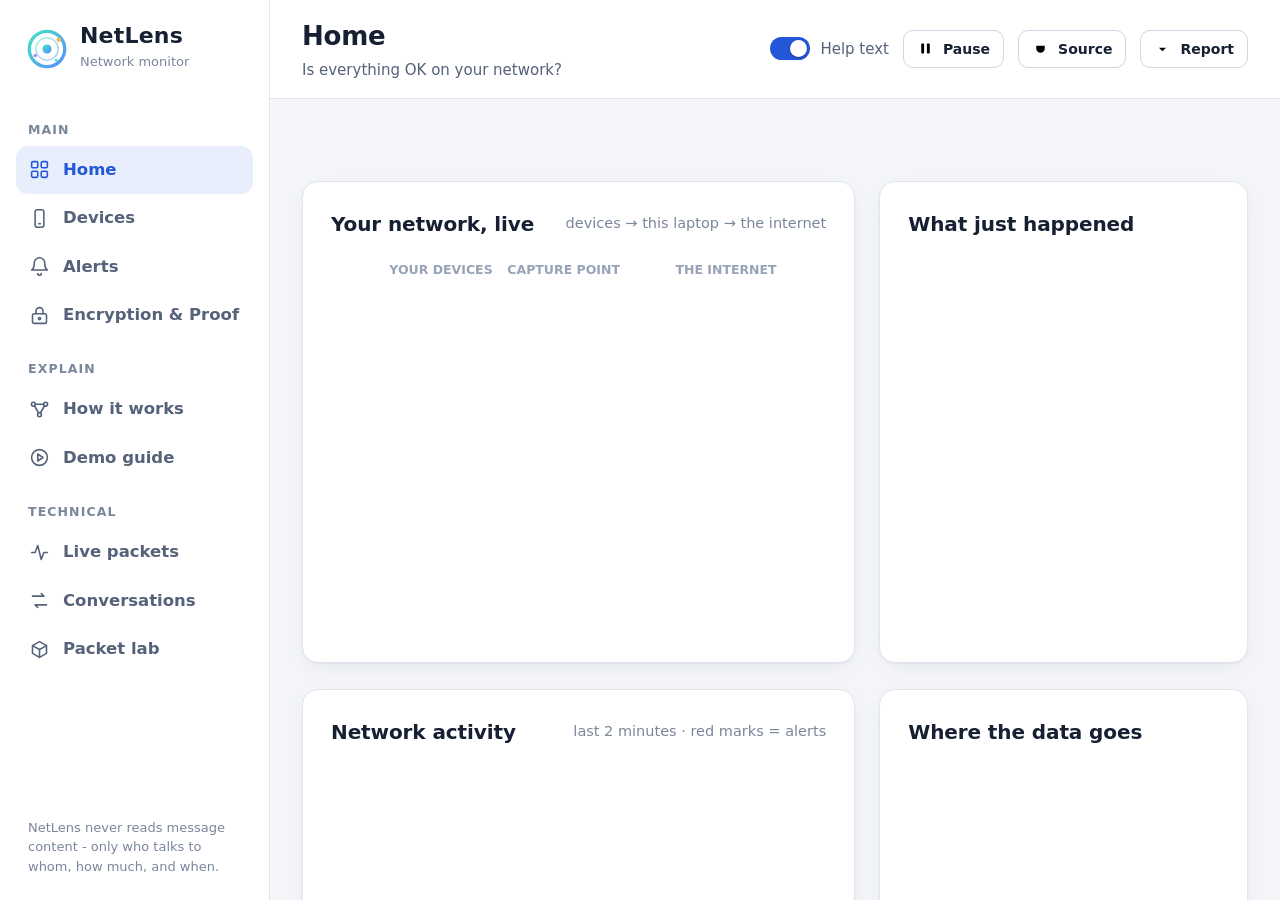
==== web/static/index.html @ 579dd626 "Add web dashboard, launcher and documentation Standard-library HTTP server and a single-page dashboa" ====
<!doctype html>
<html lang="en">
<head>
<meta charset="utf-8">
<meta name="viewport" content="width=device-width, initial-scale=1">
<title>NetLens - Network Intelligence</title>
<link rel="icon" href="data:image/svg+xml,%3Csvg xmlns='http://www.w3.org/2000/svg' viewBox='0 0 64 64'%3E%3Ccircle cx='32' cy='32' r='26' fill='none' stroke='%233ee6c4' stroke-width='6'/%3E%3Ccircle cx='32' cy='32' r='9' fill='%235b8cff'/%3E%3C/svg%3E">
<link rel="stylesheet" href="css/style.css">
</head>
<body>

<!-- icon sprite -->
<svg width="0" height="0" style="position:absolute" aria-hidden="true">
  <defs>
    <linearGradient id="lg" x1="0" y1="0" x2="1" y2="1"><stop offset="0" stop-color="#3ee6c4"/><stop offset="1" stop-color="#5b8cff"/></linearGradient>
  </defs>
  <g fill="none" stroke="currentColor" stroke-width="1.8" stroke-linecap="round" stroke-linejoin="round">
    <symbol id="i-overview" viewBox="0 0 24 24"><rect x="3" y="3" width="7" height="7" rx="1.5"/><rect x="14" y="3" width="7" height="7" rx="1.5"/><rect x="3" y="14" width="7" height="7" rx="1.5"/><rect x="14" y="14" width="7" height="7" rx="1.5"/></symbol>
    <symbol id="i-feed" viewBox="0 0 24 24"><polyline points="3 12 7 12 10 4 14 20 17 12 21 12"/></symbol>
    <symbol id="i-flows" viewBox="0 0 24 24"><path d="M4 7h13l-3-3M20 17H7l3 3"/></symbol>
    <symbol id="i-devices" viewBox="0 0 24 24"><rect x="7" y="2" width="10" height="20" rx="2.5"/><line x1="11" y1="18" x2="13" y2="18"/></symbol>
    <symbol id="i-alerts" viewBox="0 0 24 24"><path d="M6 8a6 6 0 0 1 12 0c0 7 3 8 3 8H3s3-1 3-8"/><path d="M10 20a2 2 0 0 0 4 0"/></symbol>
    <symbol id="i-lab" viewBox="0 0 24 24"><path d="M12 3l8 4.5v9L12 21l-8-4.5v-9z"/><path d="M12 12l8-4.5M12 12v9M12 12L4 7.5"/></symbol>
    <symbol id="i-crypto" viewBox="0 0 24 24"><rect x="4" y="10" width="16" height="11" rx="2"/><path d="M8 10V7a4 4 0 0 1 8 0v3"/><circle cx="12" cy="15.5" r="1.3"/></symbol>
    <symbol id="i-pipeline" viewBox="0 0 24 24"><circle cx="5" cy="6" r="2.2"/><circle cx="19" cy="6" r="2.2"/><circle cx="12" cy="18" r="2.2"/><path d="M7.2 6h9.6M6.4 8l4.6 8M17.6 8l-4.6 8"/></symbol>
    <symbol id="i-demo" viewBox="0 0 24 24"><circle cx="12" cy="12" r="9"/><polygon points="10 8 16 12 10 16"/></symbol>
    <symbol id="i-bulb" viewBox="0 0 24 24"><path d="M9 18h6M10 21h4M12 3a6 6 0 0 0-4 10.5c.7.8 1 1.5 1 2.5h6c0-1 .3-1.7 1-2.5A6 6 0 0 0 12 3z"/></symbol>
    <symbol id="i-pause" viewBox="0 0 24 24"><rect x="6" y="5" width="4" height="14" rx="1"/><rect x="14" y="5" width="4" height="14" rx="1"/></symbol>
    <symbol id="i-play" viewBox="0 0 24 24"><polygon points="7 4 20 12 7 20"/></symbol>
    <symbol id="i-refresh" viewBox="0 0 24 24"><path d="M20 11a8 8 0 1 0-2.3 5.7M20 4v7h-7"/></symbol>
    <symbol id="i-download" viewBox="0 0 24 24"><path d="M12 3v12M7 11l5 5 5-5M4 21h16"/></symbol>
    <symbol id="i-plug" viewBox="0 0 24 24"><path d="M9 2v6M15 2v6M6 8h12v4a6 6 0 0 1-12 0zM12 18v4"/></symbol>
    <symbol id="i-laptop" viewBox="0 0 24 24"><rect x="4" y="5" width="16" height="11" rx="1.5"/><path d="M2 20h20"/></symbol>
    <symbol id="i-chip" viewBox="0 0 24 24"><rect x="6" y="6" width="12" height="12" rx="2"/><path d="M9 2v4M15 2v4M9 18v4M15 18v4M2 9h4M2 15h4M18 9h4M18 15h4"/></symbol>
    <symbol id="i-edit" viewBox="0 0 24 24"><path d="M4 20h4L19 9l-4-4L4 16zM13.5 6.5l4 4"/></symbol>
    <symbol id="i-radar" viewBox="0 0 24 24"><circle cx="12" cy="12" r="9"/><circle cx="12" cy="12" r="4.5"/><path d="M12 12l6-6"/></symbol>
    <symbol id="i-check" viewBox="0 0 24 24"><path d="M5 12.5l4.5 4.5L19 7"/></symbol>
    <symbol id="i-shield" viewBox="0 0 24 24"><path d="M12 3l8 3v6c0 5-3.5 8-8 9-4.5-1-8-4-8-9V6z"/><path d="M9 12l2.2 2.2L15.5 10"/></symbol>
  </g>
</svg>

<div class="app">
  <aside class="sidebar">
    <div class="brand">
      <svg viewBox="0 0 64 64" aria-hidden="true">
        <circle cx="32" cy="32" r="27" fill="none" stroke="url(#lg)" stroke-width="5"/>
        <circle cx="32" cy="32" r="17" fill="none" stroke="url(#lg)" stroke-width="2" opacity=".55"/>
        <circle cx="32" cy="32" r="7" fill="url(#lg)"/>
        <circle cx="50" cy="18" r="3.4" fill="#ffb454"/>
        <circle cx="14" cy="42" r="2.6" fill="#a78bfa"/>
        <circle cx="46" cy="49" r="2.2" fill="#3ee6c4"/>
      </svg>
      <div><b>NetLens</b><small>Network monitor</small></div>
    </div>
    <nav class="nav" id="nav"></nav>
    <div class="side-foot" id="sideFoot">
      NetLens never reads message content - only who talks to whom, how much, and when.
    </div>
  </aside>

  <section class="main">
    <header class="topbar">
      <div>
        <h1 id="pageTitle">Overview</h1>
        <div class="sub" id="pageSub"></div>
      </div>
      <div class="spacer"></div>
      <div id="sourceBadge"></div>
      
      <label class="switch on" id="guideSwitch" title="Show or hide the short explanation at the top of each page"><i></i>Help text</label>
      <button class="btn small" id="btnPause"><svg><use href="#i-pause"/></svg><span>Pause</span></button>
      <button class="btn small" id="btnSource"><svg><use href="#i-plug"/></svg>Source</button>
      <button class="btn small" id="btnReport" title="Download alerts, signed ledger and findings as JSON"><svg><use href="#i-download"/></svg>Report</button>
    </header>
    <div id="bannerSlot" style="padding:0 24px"></div>
    <main class="view" id="view"></main>
  </section>
</div>

<div class="toasts" id="toasts"></div>
<div class="flash" id="flash"></div>
<div id="overlayRoot"></div>
<div class="tip hidden" id="tip"></div>

<script src="js/util.js"></script>
<script src="js/charts.js"></script>
<script src="js/page-overview.js"></script>
<script src="js/page-feed.js"></script>
<script src="js/page-flows.js"></script>
<script src="js/page-devices.js"></script>
<script src="js/page-alerts.js"></script>
<script src="js/page-lab.js"></script>
<script src="js/page-crypto.js"></script>
<script src="js/page-pipeline.js"></script>
<script src="js/page-demo.js"></script>
<script src="js/setup.js"></script>
<script src="js/app.js"></script>
</body>
</html>
---- web/static/css/style.css ----
/* NetLens dashboard - calm light theme, large type, generous spacing.
   Everything is local: no web fonts, no CDN. */

:root {
  --bg: #f3f5f9;
  --bg-2: #eef1f6;
  --surface: #ffffff;
  --surface-2: #f7f9fc;
  --surface-3: #e9eef6;
  --border: #e1e6ee;
  --border-2: #cdd6e3;
  --text: #172033;
  --muted: #55627a;
  --faint: #7a869c;
  --accent: #2456d8;
  --accent-soft: #e8eefc;
  --accent-2: #0f8f84;
  --violet: #6d4fd6;
  --ok: #138a55;
  --ok-soft: #e4f5ec;
  --warn: #b45f06;
  --warn-soft: #fdf1df;
  --danger: #d03a3a;
  --danger-soft: #fdeaea;
  --critical: #b91c4a;
  --tcp: #2456d8;
  --udp: #6d4fd6;
  --arp: #b45f06;
  --icmp: #138a55;
  --other: #7a869c;
  --mono: "Cascadia Mono", Consolas, "SF Mono", "Liberation Mono", monospace;
  --sans: "Segoe UI Variable Text", "Segoe UI", Inter, system-ui, -apple-system, Roboto, sans-serif;
  --radius: 16px;
  --shadow: 0 1px 2px rgba(23, 32, 51, .05), 0 6px 24px -10px rgba(23, 32, 51, .12);
  color-scheme: light;
}

* { box-sizing: border-box; }
html, body { height: 100%; }
body {
  margin: 0; background: var(--bg); color: var(--text);
  font: 16px/1.6 var(--sans); -webkit-font-smoothing: antialiased; overflow: hidden;
}
button { font: inherit; color: inherit; }
a { color: var(--accent); }
svg.ic { width: 18px; height: 18px; vertical-align: -3px; flex: none; }
::selection { background: #cfdcff; }
* { scrollbar-width: thin; scrollbar-color: var(--border-2) transparent; }
::-webkit-scrollbar { width: 10px; height: 10px; }
::-webkit-scrollbar-thumb { background: var(--border-2); border-radius: 8px; border: 2px solid transparent; background-clip: content-box; }

/* ------------------------------------------------------------ layout */
.app { display: grid; grid-template-columns: 270px 1fr; height: 100vh; }
.sidebar { background: var(--surface); border-right: 1px solid var(--border); display: flex; flex-direction: column; padding: 22px 16px; gap: 4px; overflow-y: auto; }
.brand { display: flex; align-items: center; gap: 12px; padding: 2px 10px 22px; }
.brand svg { width: 42px; height: 42px; flex: none; }
.brand b { font-size: 22px; letter-spacing: .2px; display: block; line-height: 1.1; }
.brand small { color: var(--faint); font-size: 13px; }
.nav-group { color: var(--faint); font-size: 12.5px; letter-spacing: 1.1px; text-transform: uppercase; padding: 20px 12px 6px; font-weight: 650; }
.nav a { display: flex; align-items: center; gap: 13px; padding: 11px 13px; border-radius: 12px; color: var(--muted); text-decoration: none; font-weight: 550; font-size: 16.5px; position: relative; transition: background .15s, color .15s; }
.nav a svg { width: 21px; height: 21px; flex: none; }
.nav a:hover { background: var(--surface-2); color: var(--text); }
.nav a.active { background: var(--accent-soft); color: var(--accent); }
.nav .count { margin-left: auto; background: var(--danger); color: #fff; font-size: 13px; font-weight: 700; padding: 1px 9px; border-radius: 99px; }
.nav .count.zero { display: none; }
.side-foot { margin-top: auto; padding: 14px 12px 2px; color: var(--faint); font-size: 13px; line-height: 1.5; }

.main { display: flex; flex-direction: column; min-width: 0; height: 100vh; }
.topbar { display: flex; align-items: center; gap: 14px; padding: 16px 32px; background: var(--surface); border-bottom: 1px solid var(--border); flex-wrap: wrap; }
.topbar h1 { font-size: 26px; margin: 0; font-weight: 700; letter-spacing: -.2px; }
.topbar .sub { color: var(--muted); font-size: 15px; }
.topbar .spacer { flex: 1; }
.view { flex: 1; overflow-y: auto; overflow-x: hidden; padding: 30px 32px 70px; }
.view > * + * { margin-top: 26px; }
.view > * { max-width: 1280px; margin-left: auto; margin-right: auto; }

/* ------------------------------------------------------------ primitives */
.card { min-width: 0; background: var(--surface); border: 1px solid var(--border); border-radius: var(--radius); padding: 26px 28px; box-shadow: var(--shadow); }
.card-head { display: flex; align-items: center; justify-content: space-between; gap: 12px; margin-bottom: 16px; flex-wrap: wrap; }
.card-head h2, .card > h2 { margin: 0; font-size: 20px; font-weight: 680; letter-spacing: -.1px; color: var(--text); }
.card-head .hint { color: var(--faint); font-size: 14.5px; }
.lead { color: var(--muted); font-size: 16.5px; margin: 0 0 14px; }
.grid { display: grid; gap: 24px; }
.cols-2 { grid-template-columns: repeat(2, minmax(0, 1fr)); }
.cols-3 { grid-template-columns: repeat(3, minmax(0, 1fr)); }
.cols-4 { grid-template-columns: repeat(4, minmax(0, 1fr)); }
.split { grid-template-columns: minmax(0, 1.5fr) minmax(0, 1fr); }
@media (max-width: 1250px) { .split, .cols-4, .cols-3 { grid-template-columns: 1fr 1fr; } }
@media (max-width: 900px) { .app { grid-template-columns: 1fr; } .sidebar { display: none; } .split, .cols-2, .cols-3, .cols-4 { grid-template-columns: 1fr; } .view { padding: 20px 16px 60px; } }

.btn { display: inline-flex; align-items: center; gap: 9px; padding: 10px 18px; border-radius: 12px; border: 1px solid var(--border-2); background: var(--surface); cursor: pointer; font-weight: 600; font-size: 15px; transition: background .15s, border-color .15s, transform .1s; white-space: nowrap; }
.btn:hover { background: var(--surface-2); border-color: #b9c4d6; }
.btn:active { transform: translateY(1px); }
.btn:disabled { opacity: .45; cursor: not-allowed; }
.btn.primary { background: var(--accent); border-color: var(--accent); color: #fff; }
.btn.primary:hover { background: #1c47b8; }
.btn.danger { background: var(--danger-soft); border-color: #f3b8b8; color: var(--danger); }
.btn.small { padding: 7px 13px; font-size: 14px; border-radius: 10px; }
.btn.ghost { background: transparent; }
.btn svg { width: 17px; height: 17px; }

.badge { display: inline-flex; align-items: center; gap: 6px; padding: 3px 11px; border-radius: 99px; font-size: 13.5px; font-weight: 650; border: 1px solid transparent; white-space: nowrap; }
.badge.ok { background: var(--ok-soft); color: var(--ok); border-color: #bfe5d0; }
.badge.warn { background: var(--warn-soft); color: var(--warn); border-color: #f3d9ac; }
.badge.bad { background: var(--danger-soft); color: var(--danger); border-color: #f3b8b8; }
.badge.crit { background: #fbe3ea; color: var(--critical); border-color: #f1b3c5; }
.badge.info { background: var(--accent-soft); color: var(--accent); border-color: #c7d6f8; }
.badge.mute { background: var(--surface-3); color: var(--muted); border-color: var(--border); }
.badge.violet { background: #efeafc; color: var(--violet); border-color: #d6cdf6; }

.source-badge { display: inline-flex; align-items: center; gap: 9px; padding: 8px 15px; border-radius: 12px; font-size: 14px; font-weight: 700; letter-spacing: .6px; text-transform: uppercase; border: 1px solid; }
.source-badge .dot { width: 9px; height: 9px; border-radius: 50%; background: currentColor; }
.source-badge.live { color: var(--ok); border-color: #bfe5d0; background: var(--ok-soft); }
.source-badge.live .dot { animation: pulse 1.4s infinite; }
.source-badge.sim { color: var(--warn); border-color: #f3d9ac; background: var(--warn-soft); }
.source-badge.pcap { color: var(--accent); border-color: #c7d6f8; background: var(--accent-soft); }
.source-badge.idle { color: var(--muted); border-color: var(--border-2); background: var(--surface-2); }
@keyframes pulse { 0% { box-shadow: 0 0 0 0 rgba(19,138,85,.5); } 70% { box-shadow: 0 0 0 8px transparent; } 100% { box-shadow: 0 0 0 0 transparent; } }

.mono { font-family: var(--mono); font-size: 14px; }
.muted { color: var(--muted); }
.faint { color: var(--faint); }
.right { text-align: right; }
.row { display: flex; align-items: center; gap: 12px; }
.row.wrap { flex-wrap: wrap; }
.between { justify-content: space-between; }
.hidden { display: none !important; }
.tag { font-family: var(--mono); font-size: 13px; background: var(--surface-3); border: 1px solid var(--border); border-radius: 7px; padding: 1px 8px; color: var(--muted); }
.proto { font-family: var(--mono); font-weight: 700; font-size: 13px; padding: 2px 9px; border-radius: 7px; }
.proto.TCP { color: var(--tcp); background: #e8eefc; }
.proto.UDP { color: var(--udp); background: #efeafc; }
.proto.ARP { color: var(--arp); background: var(--warn-soft); }
.proto.ICMP { color: var(--icmp); background: var(--ok-soft); }
.proto.OTHER { color: var(--other); background: var(--surface-3); }
.grade { display: inline-grid; place-items: center; width: 28px; height: 28px; border-radius: 8px; font-weight: 800; font-size: 15px; }
.grade.A { background: var(--ok-soft); color: var(--ok); }
.grade.B { background: #e0f4f1; color: var(--accent-2); }
.grade.C { background: var(--warn-soft); color: var(--warn); }
.grade.F { background: #fbe3ea; color: var(--critical); }

/* plain-language helper at the top of a page */
.guide { display: flex; gap: 16px; align-items: flex-start; padding: 18px 22px; border-radius: var(--radius); background: var(--accent-soft); border: 1px solid #cfdcfb; }
.guide .ico { width: 38px; height: 38px; border-radius: 11px; display: grid; place-items: center; background: #fff; color: var(--accent); flex: none; }
.guide .ico svg { width: 20px; height: 20px; }
.guide h3 { margin: 0 0 2px; font-size: 17px; }
.guide p { margin: 0; color: #33425f; font-size: 16px; }
.guide .why { margin-top: 6px; color: var(--muted); font-size: 15px; }
.guide .why b { color: var(--accent); }
body.no-guide .guide { display: none; }

.empty { display: grid; place-items: center; text-align: center; padding: 48px 24px; color: var(--muted); gap: 10px; border: 2px dashed var(--border-2); border-radius: var(--radius); background: var(--surface); font-size: 16.5px; }
.empty b { color: var(--text); font-size: 19px; }
.empty svg { width: 40px; height: 40px; color: var(--faint); }

/* disclosure: "Show details" keeps pages uncluttered */
details.more { border-top: 1px solid var(--border); padding-top: 14px; margin-top: 18px; }
details.more > summary { cursor: pointer; color: var(--accent); font-weight: 650; font-size: 15.5px; list-style: none; display: flex; align-items: center; gap: 8px; }
details.more > summary::-webkit-details-marker { display: none; }
details.more > summary::before { content: "▸"; transition: transform .15s; display: inline-block; }
details.more[open] > summary::before { transform: rotate(90deg); }
details.more > div { margin-top: 14px; }

/* tables */
.table-wrap { overflow: auto; border-radius: 12px; }
table.t { width: 100%; border-collapse: collapse; font-size: 15px; }
table.t th { position: sticky; top: 0; background: var(--surface); text-align: left; font-size: 13px; letter-spacing: .5px; text-transform: uppercase; color: var(--muted); padding: 12px 14px; border-bottom: 2px solid var(--border); white-space: nowrap; font-weight: 650; }
table.t td { padding: 12px 14px; border-bottom: 1px solid var(--border); white-space: nowrap; font-variant-numeric: tabular-nums; }
table.t tr:hover td { background: var(--surface-2); }
table.t td.wrap { white-space: normal; }
table.t td.r, table.t th.r { text-align: right; }

/* bars */
.bar-row { display: grid; grid-template-columns: minmax(110px, 190px) 1fr auto; align-items: center; gap: 14px; margin: 12px 0; font-size: 16px; }
.bar { height: 12px; background: var(--surface-3); border-radius: 99px; overflow: hidden; }
.bar > i { display: block; height: 100%; border-radius: 99px; background: var(--accent); transition: width .5s ease; }
.bar-row .name { overflow: hidden; text-overflow: ellipsis; white-space: nowrap; font-weight: 550; }
.bar-row .val { color: var(--muted); font-variant-numeric: tabular-nums; font-size: 15px; }

.input, select.input { background: var(--surface); border: 1px solid var(--border-2); border-radius: 12px; color: var(--text); padding: 10px 14px; font: inherit; font-size: 15.5px; min-width: 0; }
.input:focus { outline: 3px solid #cfdcfb; border-color: var(--accent); }
.seg { display: inline-flex; background: var(--surface-3); border-radius: 12px; padding: 4px; gap: 2px; }
.seg button { background: transparent; border: 0; padding: 7px 15px; border-radius: 9px; color: var(--muted); cursor: pointer; font-weight: 600; font-size: 14.5px; }
.seg button.on { background: var(--surface); color: var(--text); box-shadow: 0 1px 3px rgba(0,0,0,.1); }
.switch { display: inline-flex; align-items: center; gap: 10px; cursor: pointer; color: var(--muted); font-size: 15px; user-select: none; }
.switch i { width: 40px; height: 23px; border-radius: 99px; background: var(--border-2); position: relative; transition: background .2s; }
.switch i::after { content: ""; position: absolute; top: 3px; left: 3px; width: 17px; height: 17px; border-radius: 50%; background: #fff; transition: transform .2s; box-shadow: 0 1px 3px rgba(0,0,0,.3); }
.switch.on i { background: var(--accent); }
.switch.on i::after { transform: translateX(17px); }

/* ------------------------------------------------------------ banners / toasts */
.banner { display: flex; gap: 14px; align-items: flex-start; padding: 16px 20px; border-radius: 14px; border: 1px solid; font-size: 16px; }
.banner.err { background: var(--danger-soft); border-color: #f3b8b8; color: #8a2222; }
.banner.warn { background: var(--warn-soft); border-color: #f3d9ac; color: #7a4204; }
.banner.info { background: var(--accent-soft); border-color: #cfdcfb; color: #1c3d96; }
.banner.good { background: var(--ok-soft); border-color: #bfe5d0; color: #0d6a40; }
.banner b { color: inherit; }
.toasts { position: fixed; right: 24px; bottom: 24px; display: flex; flex-direction: column; gap: 12px; z-index: 60; max-width: 440px; }
.toast { background: var(--surface); border: 1px solid var(--border-2); border-left: 5px solid var(--accent); border-radius: 14px; padding: 15px 18px; box-shadow: 0 18px 50px rgba(23,32,51,.22); animation: slide-in .35s cubic-bezier(.2,.9,.3,1.2); font-size: 15.5px; }
.toast.crit { border-left-color: var(--critical); }
.toast.high { border-left-color: var(--danger); }
.toast.med { border-left-color: var(--warn); }
.toast b { display: block; margin-bottom: 2px; font-size: 16.5px; }
.toast .m { color: var(--muted); font-size: 14.5px; }
@keyframes slide-in { from { transform: translateX(40px); opacity: 0; } to { transform: none; opacity: 1; } }
.flash { position: fixed; inset: 0; pointer-events: none; z-index: 40; }
.flash.go { animation: flash 1.1s ease-out; }
@keyframes flash { 0% { box-shadow: inset 0 0 140px 24px rgba(208,58,58,.35); } 100% { box-shadow: inset 0 0 140px 24px rgba(208,58,58,0); } }

/* ------------------------------------------------------------ HOME */
.hero { display: flex; align-items: center; gap: 22px; padding: 28px 32px; border-radius: 20px; border: 1px solid; }
.hero .big { width: 64px; height: 64px; border-radius: 50%; display: grid; place-items: center; flex: none; }
.hero .big svg { width: 32px; height: 32px; }
.hero h2 { margin: 0; font-size: 30px; letter-spacing: -.3px; }
.hero p { margin: 4px 0 0; font-size: 17.5px; color: inherit; opacity: .9; }
.hero.good { background: var(--ok-soft); border-color: #bfe5d0; color: #0d6a40; }
.hero.good .big { background: #fff; color: var(--ok); }
.hero.bad { background: var(--danger-soft); border-color: #f3b8b8; color: #8a2222; }
.hero.bad .big { background: #fff; color: var(--danger); }
.hero.wait { background: var(--warn-soft); border-color: #f3d9ac; color: #7a4204; }
.hero.wait .big { background: #fff; color: var(--warn); }
.hero.idle { background: var(--surface); border-color: var(--border-2); color: var(--text); }
.hero.idle .big { background: var(--accent-soft); color: var(--accent); }
.hero .btn { margin-left: auto; }
.tiles { display: grid; grid-template-columns: repeat(4, minmax(0, 1fr)); gap: 24px; }
@media (max-width: 1100px) { .tiles { grid-template-columns: repeat(2, 1fr); } }
.tile { background: var(--surface); border: 1px solid var(--border); border-radius: var(--radius); padding: 24px 26px; box-shadow: var(--shadow); }
.tile .num { font-size: 44px; font-weight: 750; letter-spacing: -1px; line-height: 1.1; font-variant-numeric: tabular-nums; }
.tile .lbl { font-size: 17px; font-weight: 600; margin-top: 6px; }
.tile .sub { color: var(--faint); font-size: 14.5px; margin-top: 2px; }
.activity { display: grid; gap: 0; }
.activity .ev { display: grid; grid-template-columns: 38px 1fr auto; gap: 14px; align-items: center; padding: 14px 0; border-top: 1px solid var(--border); font-size: 16.5px; }
.activity .ev:first-child { border-top: 0; }
.activity .dot { width: 38px; height: 38px; border-radius: 50%; display: grid; place-items: center; background: var(--accent-soft); color: var(--accent); }
.activity .dot svg { width: 19px; height: 19px; }
.activity .dot.bad { background: var(--danger-soft); color: var(--danger); }
.activity .dot.ok { background: var(--ok-soft); color: var(--ok); }
.activity .when { color: var(--faint); font-size: 14px; }

/* ------------------------------------------------------------ alerts */
.rule-card h3 { margin: 0 0 6px; font-size: 18px; }
.rule-card p { margin: 0; color: var(--muted); font-size: 15.5px; }
.alert-card { border-left: 6px solid var(--danger); display: grid; gap: 14px; }
.alert-card.critical { border-left-color: var(--critical); }
.alert-card.medium { border-left-color: var(--warn); }
.alert-card.new { animation: alert-pop .9s ease-out; }
@keyframes alert-pop { 0% { background: #fde3e3; } 100% { background: var(--surface); } }
.alert-head { display: flex; align-items: center; gap: 12px; flex-wrap: wrap; }
.alert-head h3 { margin: 0; font-size: 22px; }
.alert-sentence { font-size: 18px; line-height: 1.55; }
.alert-sentence b { font-weight: 700; }
.keynums { display: grid; grid-template-columns: repeat(3, minmax(0, 1fr)); gap: 14px; }
.keynums div { background: var(--surface-2); border: 1px solid var(--border); border-radius: 14px; padding: 14px 18px; }
.keynums small { display: block; color: var(--faint); font-size: 13.5px; font-weight: 600; letter-spacing: .3px; text-transform: uppercase; }
.keynums b { font-size: 26px; font-variant-numeric: tabular-nums; letter-spacing: -.5px; }
.keynums .hot b { color: var(--danger); }
.evidence { font-family: var(--mono); font-size: 14px; background: #121a2b; color: #d9e3f7; border-radius: 12px; padding: 14px 18px; display: grid; grid-template-columns: 110px 1fr; gap: 4px 16px; }
.evidence dt { color: #7f8db0; }
.evidence dd { margin: 0; word-break: break-all; }
.evidence dd.hot { color: #ff9aa9; font-weight: 700; }
.seal { display: flex; align-items: center; gap: 9px; color: var(--muted); font-size: 14px; flex-wrap: wrap; }

/* ------------------------------------------------------------ devices */
.device { align-self: start; display: grid; gap: 18px; transition: border-color .2s, box-shadow .2s; }
.device.alerting { border-color: #f1a9a9; box-shadow: 0 0 0 3px #fbdcdc; }
.device.focus { border-color: var(--accent); box-shadow: 0 0 0 3px #cfdcfb; }
.device-head { display: flex; gap: 16px; align-items: center; }
.dev-ico { width: 54px; height: 54px; border-radius: 15px; display: grid; place-items: center; background: var(--accent-soft); color: var(--accent); flex: none; }
.dev-ico svg { width: 27px; height: 27px; }
.dev-name { font-weight: 700; font-size: 20px; display: flex; align-items: center; gap: 10px; }
.dev-name button { background: transparent; border: 0; color: var(--faint); cursor: pointer; padding: 0 2px; }
.dev-name button:hover { color: var(--accent); }
.dev-sentence { font-size: 17px; color: #33425f; }
.meter { display: grid; gap: 14px; }
.meter .line { display: grid; grid-template-columns: 96px 1fr 110px; gap: 14px; align-items: center; font-size: 16px; }
.meter .track { height: 16px; background: var(--surface-3); border-radius: 99px; position: relative; }
.meter .fill { height: 100%; border-radius: 99px; transition: width .6s ease; }
.meter .fill.normal { background: #7fb6a8; }
.meter .fill.now { background: var(--accent); }
.meter .fill.hot { background: var(--danger); }
.meter .limit { position: absolute; top: -5px; bottom: -5px; width: 3px; background: var(--warn); border-radius: 2px; }
.meter .val { font-weight: 650; font-variant-numeric: tabular-nums; text-align: right; }
.facts { display: grid; grid-template-columns: repeat(3, 1fr); gap: 12px; }
.facts div { background: var(--surface-2); border: 1px solid var(--border); border-radius: 12px; padding: 10px 14px; }
.facts small { display: block; color: var(--faint); font-size: 13px; font-weight: 600; text-transform: uppercase; letter-spacing: .3px; }
.facts b { font-variant-numeric: tabular-nums; font-size: 17px; }
.progress { height: 10px; background: var(--surface-3); border-radius: 99px; overflow: hidden; }
.progress > i { display: block; height: 100%; background: var(--accent); border-radius: 99px; transition: width .5s; }
canvas { display: block; width: 100%; }

/* ------------------------------------------------------------ live feed (dark "terminal" block on purpose) */
.feed { font-family: var(--mono); font-size: 13.5px; background: #121a2b; color: #d9e3f7; border-radius: 14px; height: calc(100vh - 360px); min-height: 360px; overflow: auto; }
.feed-row { display: grid; grid-template-columns: 96px 54px minmax(280px, 1.3fr) 60px minmax(180px, 1fr) minmax(120px, 160px); gap: 12px; padding: 5px 16px; border-bottom: 1px solid rgba(255,255,255,.06); align-items: center; cursor: pointer; white-space: nowrap; }
.feed-row:hover { background: rgba(255,255,255,.07); }
.feed-row.head { position: sticky; top: 0; background: #0d1422; color: #7f8db0; text-transform: uppercase; letter-spacing: .6px; font-size: 12px; cursor: default; z-index: 2; }
.feed-row .info { overflow: hidden; text-overflow: ellipsis; color: #a9b8d8; }
.feed-row .faint { color: #7f8db0; }
.feed-row.new { animation: row-in .6s ease-out; }
@keyframes row-in { from { background: rgba(80,130,255,.3); } to { background: transparent; } }
.feed .proto.TCP { background: rgba(110,150,255,.2); color: #9db9ff; }
.feed .proto.UDP { background: rgba(167,139,250,.2); color: #c7b8ff; }
.feed .proto.ARP { background: rgba(255,180,84,.2); color: #ffcc88; }
.feed .tag { background: rgba(255,255,255,.08); border-color: transparent; color: #b9c6e2; }
.feed .badge { background: rgba(255,255,255,.1); color: #dbe5fb; border-color: transparent; padding: 0 8px; font-size: 11.5px; }

/* ------------------------------------------------------------ packet lab */
.lab { display: grid; grid-template-columns: 350px minmax(0, 1fr); gap: 20px; align-items: start; }
@media (max-width: 1100px) { .lab { grid-template-columns: 1fr; } }
.pkt-list { max-height: calc(100vh - 300px); overflow: auto; border: 1px solid var(--border); border-radius: 14px; background: var(--surface); }
.pkt-item { padding: 10px 14px; border-bottom: 1px solid var(--border); cursor: pointer; font-family: var(--mono); font-size: 12.5px; display: grid; gap: 2px; }
.pkt-item:hover { background: var(--surface-2); }
.pkt-item.sel { background: var(--accent-soft); box-shadow: inset 3px 0 0 var(--accent); }
.hexdump { font-family: var(--mono); font-size: 14px; line-height: 1.8; background: #121a2b; color: #d9e3f7; border-radius: 14px; padding: 18px 20px; overflow-x: auto; }
.hex-line { display: grid; grid-template-columns: 56px minmax(0, 1fr) 160px; gap: 16px; white-space: nowrap; }
.hex-off { color: #7f8db0; }
.hex-bytes span, .hex-ascii span { display: inline-block; padding: 0 2px; border-radius: 3px; cursor: pointer; }
.hex-bytes span { width: 27px; text-align: center; }
.hex-ascii span { width: 10px; text-align: center; padding: 0; }
.hex-bytes span.sep { margin-right: 10px; }
.L-eth { background: rgba(139,155,185,.22); color: #d5deef; }
.L-arp { background: rgba(255,180,84,.25); color: #ffd7a1; }
.L-ip { background: rgba(70,214,140,.2); color: #8ff0bd; }
.L-tcp { background: rgba(110,150,255,.28); color: #b4c9ff; }
.L-udp { background: rgba(167,139,250,.28); color: #d4c6ff; }
.L-icmp { background: rgba(62,230,196,.2); color: #8ff0de; }
.L-dns { background: rgba(255,119,200,.22); color: #ffb3e1; }
.L-tls { background: rgba(255,93,115,.25); color: #ffb5c0; }
.L-data { color: #7f8db0; }
.hex-bytes span.hl, .hex-ascii span.hl { outline: 2px solid #fff; background: rgba(255,255,255,.35) !important; color: #fff !important; }
.layer { border: 1px solid var(--border); border-radius: 14px; overflow: hidden; background: var(--surface); }
.layer-head { padding: 12px 18px; font-weight: 700; font-size: 16.5px; display: flex; align-items: center; gap: 12px; background: var(--surface-2); }
.layer-head .sw { width: 12px; height: 12px; border-radius: 4px; }
.field { display: grid; grid-template-columns: 190px 90px 1fr; gap: 14px; padding: 10px 18px; border-top: 1px solid var(--border); cursor: pointer; align-items: baseline; font-size: 15.5px; }
.field:hover { background: var(--surface-2); }
.field.sel { background: var(--accent-soft); }
.field .fn { color: var(--muted); }
.field .fv b { font-family: var(--mono); }
.field .fv small { display: block; color: var(--faint); font-size: 14px; }
.field .fo { font-family: var(--mono); font-size: 12.5px; color: var(--faint); }

/* ------------------------------------------------------------ pipeline */
.pipe { display: grid; grid-template-columns: repeat(4, minmax(0, 1fr)); gap: 20px; }
.stage { background: var(--surface); border: 2px solid var(--border); border-radius: 16px; padding: 18px 20px; cursor: pointer; position: relative; transition: border-color .2s, transform .2s; min-width: 0; box-shadow: var(--shadow); }
.stage:hover { transform: translateY(-2px); }
.stage.sel { border-color: var(--accent); background: var(--accent-soft); }
.stage .n { font-size: 13px; color: var(--faint); font-weight: 700; letter-spacing: .5px; }
.stage .nm { font-weight: 700; font-size: 19px; margin: 2px 0 6px; }
.stage .ct { font-size: 28px; font-weight: 750; font-variant-numeric: tabular-nums; }
.stage .cl { color: var(--muted); font-size: 14px; }
.pulse-dot { position: absolute; top: 14px; right: 16px; width: 10px; height: 10px; border-radius: 50%; background: var(--ok); animation: blink 1.2s infinite; }
@keyframes blink { 50% { opacity: .25; } }
.trace { display: grid; gap: 14px; align-content: start; }
.trace .step { display: grid; grid-template-columns: 160px 1fr; gap: 16px; padding: 14px 18px; border: 1px solid var(--border); border-radius: 14px; background: var(--surface); }
.trace .step .k { color: var(--accent); font-weight: 700; font-size: 14px; }
.trace .step .v { font-family: var(--mono); font-size: 14px; color: #33425f; word-break: break-all; }

/* ------------------------------------------------------------ ledger */
.chain { display: flex; gap: 0; overflow-x: auto; padding: 14px 4px 20px; align-items: stretch; }
.block { flex: none; width: 230px; border: 2px solid var(--border-2); border-radius: 14px; background: var(--surface); padding: 14px 16px; position: relative; margin-right: 40px; font-size: 14.5px; }
.block::after { content: ""; position: absolute; right: -40px; top: 50%; width: 40px; height: 3px; background: var(--accent); }
.block:last-child::after { display: none; }
.block.bad { border-color: var(--critical); background: #fdeef2; }
.block.bad::before { content: "TAMPERED"; position: absolute; top: -12px; right: 12px; background: var(--critical); color: #fff; font-size: 12px; font-weight: 800; padding: 2px 10px; border-radius: 99px; letter-spacing: .5px; }
.block .bi { color: var(--faint); font-size: 13px; font-weight: 700; }
.block .bt { font-weight: 700; margin: 2px 0 6px; font-size: 17px; }
.block code { display: block; font-family: var(--mono); font-size: 12.5px; color: var(--muted); overflow: hidden; text-overflow: ellipsis; white-space: nowrap; }
.block .chk { display: flex; gap: 6px; margin-top: 10px; flex-wrap: wrap; }
.chk i { font-style: normal; font-size: 12.5px; padding: 2px 8px; border-radius: 7px; font-weight: 700; }
.chk i.p { background: var(--ok-soft); color: var(--ok); }
.chk i.f { background: #fbe3ea; color: var(--critical); }
.steps3 { display: grid; grid-template-columns: repeat(3, 1fr); gap: 20px; }
.steps3 > div { display: grid; grid-template-columns: 40px 1fr; gap: 14px; font-size: 16px; color: #33425f; }
.steps3 .n { width: 38px; height: 38px; border-radius: 50%; background: var(--accent-soft); color: var(--accent); font-weight: 800; display: grid; place-items: center; }
@media (max-width: 1000px) { .steps3 { grid-template-columns: 1fr; } }
.meterbig { display: flex; align-items: center; gap: 28px; flex-wrap: wrap; }
.meterbig .pct { font-size: 56px; font-weight: 760; letter-spacing: -2px; line-height: 1; }
.meterbig .pct small { font-size: 22px; font-weight: 600; letter-spacing: 0; color: var(--muted); }
.finding { display: grid; grid-template-columns: auto 1fr; gap: 16px; padding: 16px 0; border-top: 1px solid var(--border); align-items: start; }
.finding:first-child { border-top: 0; }
.finding b { font-size: 17.5px; }
.finding .d { color: var(--muted); font-size: 15.5px; margin-top: 2px; }

/* ------------------------------------------------------------ wizard / overlay */
.overlay { position: fixed; inset: 0; background: rgba(23, 32, 51, .55); backdrop-filter: blur(5px); z-index: 50; display: grid; place-items: center; padding: 24px; overflow-y: auto; }
.wizard { width: min(1120px, 100%); background: var(--surface); border-radius: 24px; padding: 34px 38px; box-shadow: 0 40px 120px rgba(0,0,0,.35); max-height: calc(100vh - 48px); overflow-y: auto; }
.wizard h2 { margin: 0; font-size: 30px; letter-spacing: -.4px; }
.wizard .lead { color: var(--muted); margin: 8px 0 26px; font-size: 17px; }
.choices { display: grid; grid-template-columns: 1.4fr 1fr 1fr; gap: 22px; }
@media (max-width: 1000px) { .choices { grid-template-columns: 1fr; } }
.choice { border: 2px solid var(--border); border-radius: 20px; padding: 24px; background: var(--surface); display: flex; flex-direction: column; gap: 14px; }
.choice.primary { border-color: #a9c0f5; background: linear-gradient(180deg, #f3f7ff, #fff); }
.choice h3 { margin: 0; font-size: 21px; display: flex; align-items: center; gap: 10px; flex-wrap: wrap; }
.choice p { margin: 0; color: var(--muted); font-size: 16px; }
.check { display: flex; align-items: flex-start; gap: 13px; padding: 11px 0; border-top: 1px solid var(--border); font-size: 16px; }
.check:first-of-type { border-top: 0; }
.check .st { width: 26px; height: 26px; border-radius: 50%; display: grid; place-items: center; flex: none; font-size: 14px; font-weight: 800; margin-top: 1px; }
.check .st.ok { background: var(--ok-soft); color: var(--ok); }
.check .st.no { background: var(--danger-soft); color: var(--danger); }
.check .st.wait { background: var(--warn-soft); color: var(--warn); }
.check small { display: block; color: var(--muted); font-size: 14.5px; }
.steps { margin: 0; padding: 0; list-style: none; display: grid; gap: 10px; counter-reset: s; }
.steps li { counter-increment: s; display: grid; grid-template-columns: 32px 1fr; gap: 12px; color: #33425f; font-size: 15.5px; align-items: center; }
.steps li::before { content: counter(s); width: 30px; height: 30px; border-radius: 50%; background: var(--accent-soft); color: var(--accent); font-weight: 800; display: grid; place-items: center; font-size: 14px; }
.iface-list { display: grid; gap: 8px; max-height: 210px; overflow: auto; }
.iface { display: grid; grid-template-columns: 20px 1fr auto; gap: 12px; align-items: center; padding: 11px 14px; border: 1.5px solid var(--border); border-radius: 12px; cursor: pointer; background: var(--surface); }
.iface:hover { border-color: var(--border-2); }
.iface.sel { border-color: var(--accent); background: var(--accent-soft); }
.iface .dotr { width: 16px; height: 16px; border-radius: 50%; border: 2px solid var(--border-2); }
.iface.sel .dotr { border-color: var(--accent); background: radial-gradient(circle, var(--accent) 45%, transparent 50%); }
.iface b { font-size: 15.5px; display: block; }
.iface small { color: var(--faint); font-size: 13.5px; }
.code { font-family: var(--mono); background: var(--surface-3); border: 1px solid var(--border); border-radius: 8px; padding: 1px 9px; font-size: 14px; color: #123e8c; }

/* ------------------------------------------------------------ demo playbook */
.play { display: grid; gap: 18px; }
.play-step { display: grid; grid-template-columns: 52px 1fr auto; gap: 20px; padding: 22px 26px; border: 1px solid var(--border); border-radius: 18px; background: var(--surface); align-items: start; box-shadow: var(--shadow); }
.play-step.done { border-color: #bfe5d0; background: linear-gradient(90deg, var(--ok-soft), var(--surface) 40%); }
.play-step .num { width: 46px; height: 46px; border-radius: 50%; display: grid; place-items: center; background: var(--accent-soft); font-weight: 800; color: var(--accent); font-size: 18px; }
.play-step.done .num { background: var(--ok-soft); color: var(--ok); }
.play-step h4 { margin: 0 0 8px; font-size: 20px; }
.play-step .do, .play-step .see, .play-step .say { font-size: 16px; color: #33425f; margin-top: 6px; }
.play-step .lbl { display: inline-block; min-width: 86px; font-size: 13px; font-weight: 700; letter-spacing: .5px; text-transform: uppercase; color: var(--faint); }
.play-step .say { color: var(--muted); font-style: italic; }
.scn { display: grid; grid-template-columns: 1fr auto; gap: 14px; padding: 15px 18px; border: 1px solid var(--border); border-radius: 14px; background: var(--surface-2); align-items: center; }
.scn b { display: block; font-size: 16px; }
.scn small { color: var(--muted); font-size: 14px; }

.legend { display: flex; gap: 18px; flex-wrap: wrap; font-size: 14.5px; color: var(--muted); }
.legend i { display: inline-block; width: 12px; height: 12px; border-radius: 4px; margin-right: 7px; vertical-align: -1px; }
.tip { position: fixed; pointer-events: none; z-index: 70; background: var(--text); color: #fff; border-radius: 12px; padding: 10px 14px; font-size: 14.5px; box-shadow: 0 10px 40px rgba(0,0,0,.3); max-width: 320px; }
.tip b { display: block; }
.tip span { color: #b9c6df; }
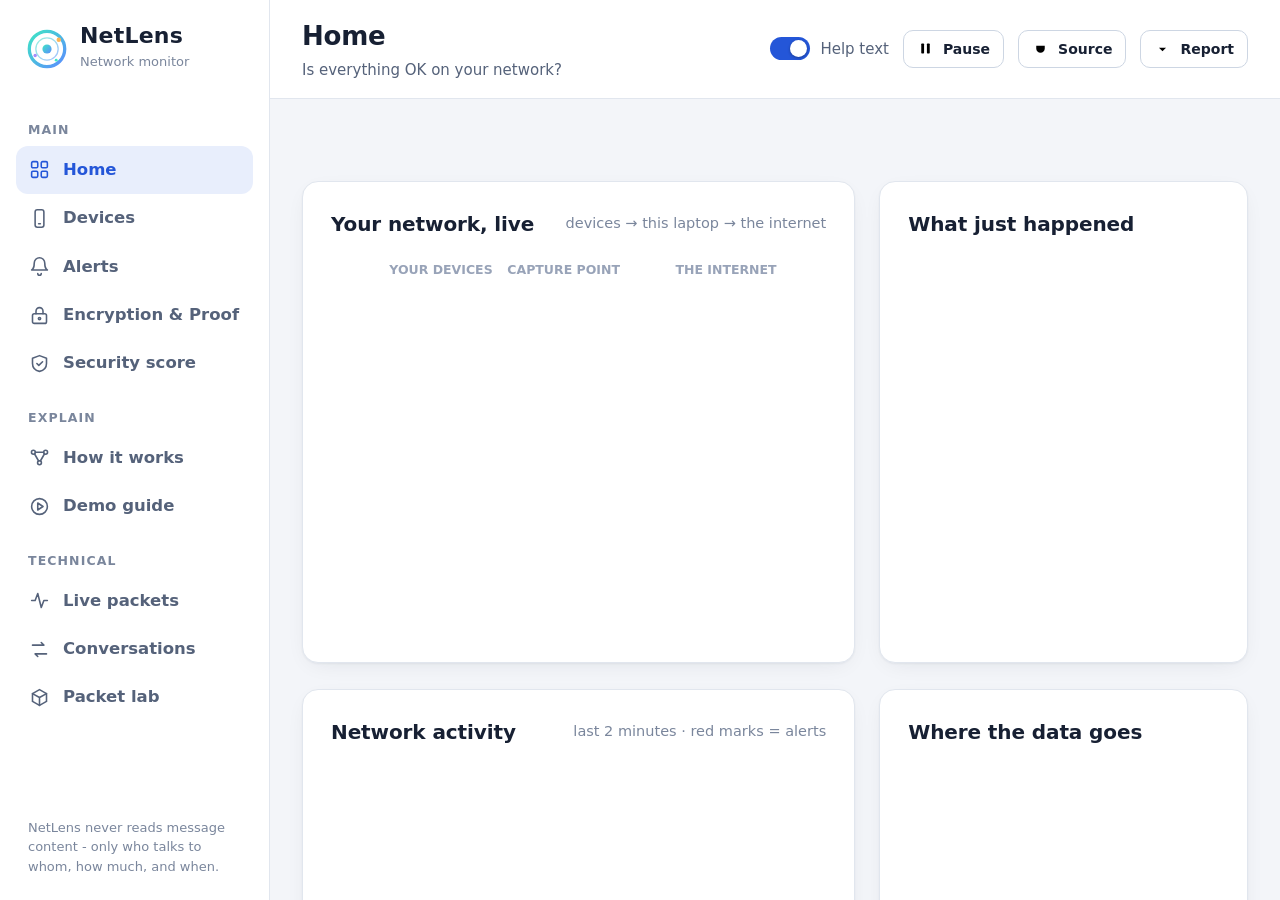
==== commit e850b8b8: "Add per-device security score and printable report Each device starts at 100 and loses points only f" ====
--- a/web/static/index.html
+++ b/web/static/index.html
@@ -6,6 +6,7 @@
 <title>NetLens - Network Intelligence</title>
 <link rel="icon" href="data:image/svg+xml,%3Csvg xmlns='http://www.w3.org/2000/svg' viewBox='0 0 64 64'%3E%3Ccircle cx='32' cy='32' r='26' fill='none' stroke='%233ee6c4' stroke-width='6'/%3E%3Ccircle cx='32' cy='32' r='9' fill='%235b8cff'/%3E%3C/svg%3E">
 <link rel="stylesheet" href="css/style.css">
+<link rel="stylesheet" href="css/extra.css">
 </head>
 <body>
 
@@ -91,6 +92,7 @@
 <script src="js/page-alerts.js"></script>
 <script src="js/page-lab.js"></script>
 <script src="js/page-crypto.js"></script>
+<script src="js/page-security.js"></script>
 <script src="js/page-pipeline.js"></script>
 <script src="js/page-demo.js"></script>
 <script src="js/setup.js"></script>
--- a/web/static/css/extra.css
+++ b/web/static/css/extra.css
@@ -0,0 +1,80 @@
+/* Security score, Tuning lab and print layout. */
+
+/* ----------------------------------------------------------- grade badges */
+.gradebig { width: 96px; height: 96px; border-radius: 26px; display: grid; place-items: center; font-size: 56px; font-weight: 800; flex: none; line-height: 1; }
+.gradebig.sm { width: 60px; height: 60px; border-radius: 16px; font-size: 32px; }
+.gradebig.A { background: var(--ok-soft); color: var(--ok); }
+.gradebig.B { background: #e0f4f1; color: var(--accent-2); }
+.gradebig.C { background: var(--warn-soft); color: var(--warn); }
+.gradebig.D { background: #ffedd5; color: #c2410c; }
+.gradebig.F { background: #fbe3ea; color: var(--critical); }
+.gradebig.Q, .gradebig.N { background: var(--surface-3); color: var(--faint); }
+.overall { display: flex; align-items: center; gap: 28px; flex-wrap: wrap; }
+
+.sc-dev { gap: 16px; }
+.deducts { display: grid; gap: 14px; }
+.deduct { display: grid; grid-template-columns: 58px 1fr; gap: 14px; align-items: start; }
+.deduct .pts { display: grid; place-items: center; height: 34px; border-radius: 10px; background: var(--danger-soft); color: var(--danger); font-weight: 800; font-size: 16px; }
+.deduct b { font-size: 17px; }
+.deduct .muted { font-size: 15.5px; }
+.advice { margin-top: 6px; font-size: 15px; background: var(--surface-2); border-left: 3px solid var(--accent); border-radius: 0 10px 10px 0; padding: 8px 12px; color: #33425f; }
+.goods { display: grid; gap: 6px; color: var(--ok); font-size: 15.5px; }
+.goods > div { display: flex; gap: 8px; align-items: baseline; }
+.print-only { display: none; }
+.rep-head { display: flex; justify-content: space-between; align-items: center; border-bottom: 3px solid var(--accent); padding-bottom: 10px; margin-bottom: 14px; }
+.rep-head h1 { margin: 0; font-size: 28px; }
+.rep-mark { width: 44px; height: 44px; color: var(--accent); }
+.rep-mark svg { width: 44px; height: 44px; }
+
+/* ------------------------------------------------------------ tuning lab */
+.stepnum { display: inline-grid; place-items: center; width: 34px; height: 34px; border-radius: 50%; background: var(--accent-soft); color: var(--accent); font-weight: 800; margin-right: 12px; font-size: 17px; }
+.runbar { display: flex; align-items: center; gap: 16px; margin-top: 16px; }
+.runbar .progress { flex: 1; }
+.card .hero { padding: 22px 26px; }
+.card .hero h2 { font-size: 26px; }
+.card .hero p { font-size: 17px; }
+
+/* ------------------------------------------------------------------ print */
+@media print {
+  @page { size: A4; margin: 11mm; }
+  * { -webkit-print-color-adjust: exact; print-color-adjust: exact; }
+  html, body { height: auto !important; overflow: visible !important; background: #fff !important; font-size: 12px; }
+  .app { display: block !important; height: auto !important; }
+  .sidebar, .topbar, #bannerSlot, .toasts, .flash, .tip, .guide, .no-print, .overlay { display: none !important; }
+  .main { display: block !important; height: auto !important; }
+  .view { overflow: visible !important; padding: 0 !important; }
+  .view > * { max-width: none !important; margin-top: 12px; }
+  .print-only { display: block !important; }
+  .card { box-shadow: none !important; border: 1px solid #cfd7e3 !important; padding: 11px 14px !important; break-inside: avoid; }
+  .card-head h2 { font-size: 15px !important; }
+  .rep-head h1 { font-size: 22px; }
+  .overall { gap: 16px; }
+  .gradebig { width: 64px; height: 64px; font-size: 38px; border-radius: 16px; }
+  .gradebig.sm { width: 42px; height: 42px; font-size: 24px; border-radius: 11px; }
+  #sc-devices { display: block !important; column-count: 2; column-gap: 10px; }
+  .sc-dev { gap: 7px !important; break-inside: avoid; margin: 0 0 10px; }
+  .sc-dev.na { display: none !important; }
+  #sc-method { break-before: page; }
+  #sc-method .lead { display: none; }
+  .deducts { gap: 7px !important; }
+  .advice { padding: 4px 8px !important; margin-top: 3px !important; font-size: 10px !important; }
+  .goods { gap: 2px !important; }
+  .sc-dev .device-head { gap: 10px !important; }
+  .sc-dev .mono { font-size: 11px !important; }
+  .overall { padding: 10px 14px !important; }
+  .rep-head { margin-bottom: 8px !important; padding-bottom: 6px !important; }
+  #sc-method .card-head { margin-bottom: 6px; }
+  #sc-method table.t { font-size: 10px; }
+  #sc-method table.t th, #sc-method table.t td { padding: 2px 8px; }
+  #sc-method .muted { font-size: 10px; }
+  .view > * { margin-top: 9px !important; }
+  .dev-name { font-size: 14.5px !important; }
+  .deduct { font-size: 11.5px; grid-template-columns: 40px 1fr; gap: 8px; }
+  .deduct b { font-size: 12.5px; }
+  .deduct .pts { height: 24px; font-size: 12px; }
+  .deduct .muted, .advice { font-size: 10.5px !important; }
+  .goods { font-size: 11px; }
+  table.t { font-size: 11px; }
+  table.t th, table.t td { padding: 4px 8px; }
+  .progress { height: 7px; }
+}
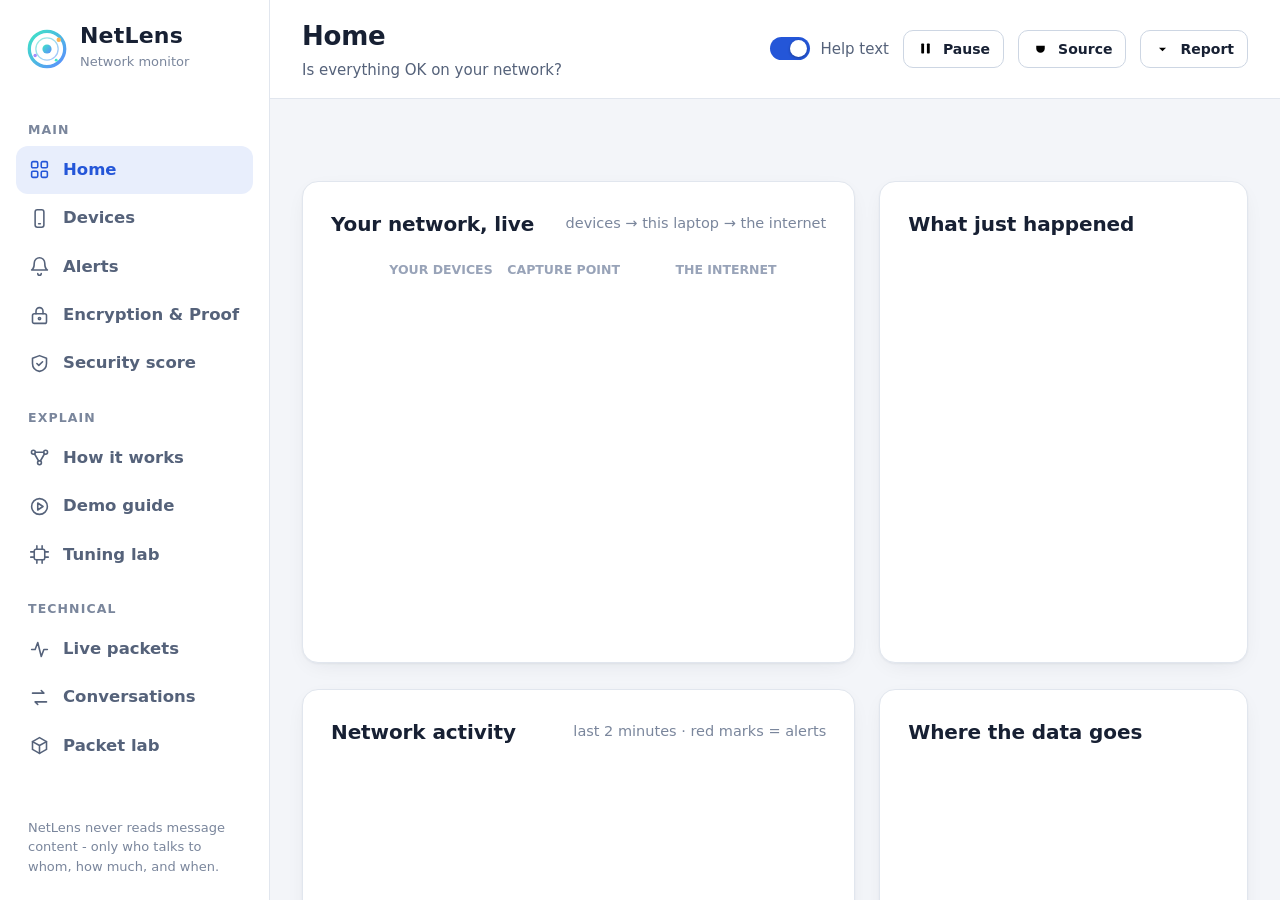
==== commit 3111abfb: "Add Tuning Lab: measured false-positive study with a labelled benchmark Generates a deterministic re" ====
--- a/web/static/index.html
+++ b/web/static/index.html
@@ -85,6 +85,7 @@
 
 <script src="js/util.js"></script>
 <script src="js/charts.js"></script>
+<script src="js/charts-tuning.js"></script>
 <script src="js/page-overview.js"></script>
 <script src="js/page-feed.js"></script>
 <script src="js/page-flows.js"></script>
@@ -95,6 +96,7 @@
 <script src="js/page-security.js"></script>
 <script src="js/page-pipeline.js"></script>
 <script src="js/page-demo.js"></script>
+<script src="js/page-tuning.js"></script>
 <script src="js/setup.js"></script>
 <script src="js/app.js"></script>
 </body>
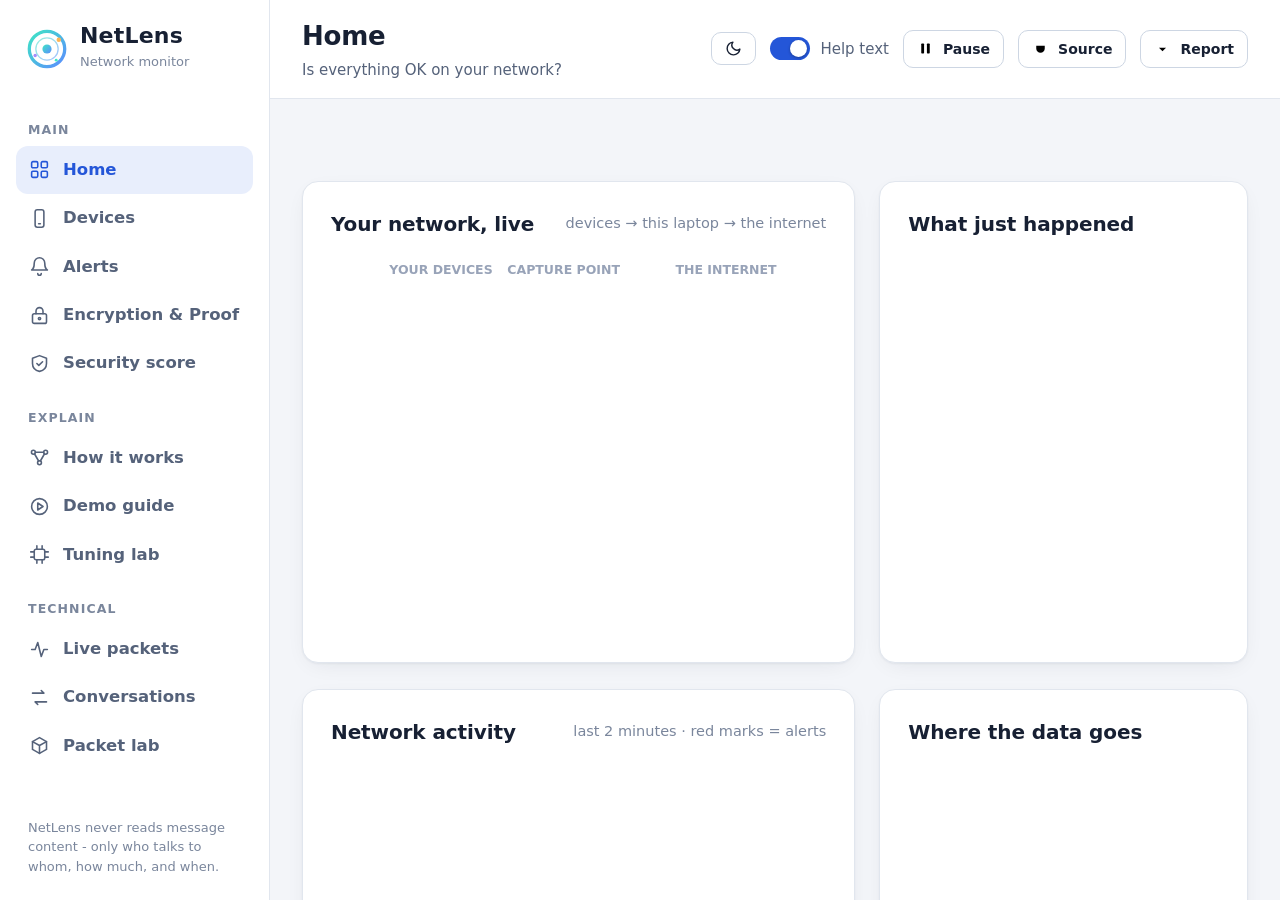
==== commit 964d2330: "Add dark theme and motion polish to the dashboard A moon/sun button in the header switches between l" ====
--- a/web/static/index.html
+++ b/web/static/index.html
@@ -7,6 +7,12 @@
 <link rel="icon" href="data:image/svg+xml,%3Csvg xmlns='http://www.w3.org/2000/svg' viewBox='0 0 64 64'%3E%3Ccircle cx='32' cy='32' r='26' fill='none' stroke='%233ee6c4' stroke-width='6'/%3E%3Ccircle cx='32' cy='32' r='9' fill='%235b8cff'/%3E%3C/svg%3E">
 <link rel="stylesheet" href="css/style.css">
 <link rel="stylesheet" href="css/extra.css">
+<link rel="stylesheet" href="css/dark.css">
+<link rel="stylesheet" href="css/motion.css">
+<script>
+  /* Apply the saved theme before first paint so the page never flashes the wrong colours. */
+  (function () { try { var t = JSON.parse(localStorage.getItem("netlens.theme")); if (t === "dark") document.documentElement.dataset.theme = "dark"; } catch (e) {} })();
+</script>
 </head>
 <body>
 
@@ -36,13 +42,15 @@
     <symbol id="i-edit" viewBox="0 0 24 24"><path d="M4 20h4L19 9l-4-4L4 16zM13.5 6.5l4 4"/></symbol>
     <symbol id="i-radar" viewBox="0 0 24 24"><circle cx="12" cy="12" r="9"/><circle cx="12" cy="12" r="4.5"/><path d="M12 12l6-6"/></symbol>
     <symbol id="i-check" viewBox="0 0 24 24"><path d="M5 12.5l4.5 4.5L19 7"/></symbol>
+    <symbol id="i-sun" viewBox="0 0 24 24"><circle cx="12" cy="12" r="4"/><path d="M12 2v2M12 20v2M4.9 4.9l1.4 1.4M17.7 17.7l1.4 1.4M2 12h2M20 12h2M4.9 19.1l1.4-1.4M17.7 6.3l1.4-1.4"/></symbol>
+    <symbol id="i-moon" viewBox="0 0 24 24"><path d="M21 12.8A9 9 0 1 1 11.2 3a7 7 0 0 0 9.8 9.8z"/></symbol>
     <symbol id="i-shield" viewBox="0 0 24 24"><path d="M12 3l8 3v6c0 5-3.5 8-8 9-4.5-1-8-4-8-9V6z"/><path d="M9 12l2.2 2.2L15.5 10"/></symbol>
   </g>
 </svg>
 
 <div class="app">
   <aside class="sidebar">
-    <div class="brand">
+    <a class="brand" href="/" title="Back to the NetLens home page" style="text-decoration:none;color:inherit">
       <svg viewBox="0 0 64 64" aria-hidden="true">
         <circle cx="32" cy="32" r="27" fill="none" stroke="url(#lg)" stroke-width="5"/>
         <circle cx="32" cy="32" r="17" fill="none" stroke="url(#lg)" stroke-width="2" opacity=".55"/>
@@ -52,7 +60,7 @@
         <circle cx="46" cy="49" r="2.2" fill="#3ee6c4"/>
       </svg>
       <div><b>NetLens</b><small>Network monitor</small></div>
-    </div>
+    </a>
     <nav class="nav" id="nav"></nav>
     <div class="side-foot" id="sideFoot">
       NetLens never reads message content - only who talks to whom, how much, and when.
@@ -68,6 +76,7 @@
       <div class="spacer"></div>
       <div id="sourceBadge"></div>
       
+      <button class="btn small theme-toggle" id="themeBtn" title="Switch between light and dark theme" aria-label="Switch theme"><svg class="moon" viewBox="0 0 24 24" fill="none" stroke="currentColor" stroke-width="2" stroke-linecap="round" stroke-linejoin="round"><path d="M21 12.8A9 9 0 1 1 11.2 3a7 7 0 0 0 9.8 9.8z"/></svg><svg class="sun" viewBox="0 0 24 24" fill="none" stroke="currentColor" stroke-width="2" stroke-linecap="round" stroke-linejoin="round"><circle cx="12" cy="12" r="4"/><path d="M12 2v2M12 20v2M4.9 4.9l1.4 1.4M17.7 17.7l1.4 1.4M2 12h2M20 12h2M4.9 19.1l1.4-1.4M17.7 6.3l1.4-1.4"/></svg></button>
       <label class="switch on" id="guideSwitch" title="Show or hide the short explanation at the top of each page"><i></i>Help text</label>
       <button class="btn small" id="btnPause"><svg><use href="#i-pause"/></svg><span>Pause</span></button>
       <button class="btn small" id="btnSource"><svg><use href="#i-plug"/></svg>Source</button>
--- a/web/static/css/style.css
+++ b/web/static/css/style.css
@@ -143,7 +143,7 @@
 .guide .ico { width: 38px; height: 38px; border-radius: 11px; display: grid; place-items: center; background: #fff; color: var(--accent); flex: none; }
 .guide .ico svg { width: 20px; height: 20px; }
 .guide h3 { margin: 0 0 2px; font-size: 17px; }
-.guide p { margin: 0; color: #33425f; font-size: 16px; }
+.guide p { margin: 0; color: var(--text-2); font-size: 16px; }
 .guide .why { margin-top: 6px; color: var(--muted); font-size: 15px; }
 .guide .why b { color: var(--accent); }
 body.no-guide .guide { display: none; }
@@ -269,7 +269,7 @@
 .dev-name { font-weight: 700; font-size: 20px; display: flex; align-items: center; gap: 10px; }
 .dev-name button { background: transparent; border: 0; color: var(--faint); cursor: pointer; padding: 0 2px; }
 .dev-name button:hover { color: var(--accent); }
-.dev-sentence { font-size: 17px; color: #33425f; }
+.dev-sentence { font-size: 17px; color: var(--text-2); }
 .meter { display: grid; gap: 14px; }
 .meter .line { display: grid; grid-template-columns: 96px 1fr 110px; gap: 14px; align-items: center; font-size: 16px; }
 .meter .track { height: 16px; background: var(--surface-3); border-radius: 99px; position: relative; }
@@ -351,7 +351,7 @@
 .trace { display: grid; gap: 14px; align-content: start; }
 .trace .step { display: grid; grid-template-columns: 160px 1fr; gap: 16px; padding: 14px 18px; border: 1px solid var(--border); border-radius: 14px; background: var(--surface); }
 .trace .step .k { color: var(--accent); font-weight: 700; font-size: 14px; }
-.trace .step .v { font-family: var(--mono); font-size: 14px; color: #33425f; word-break: break-all; }
+.trace .step .v { font-family: var(--mono); font-size: 14px; color: var(--text-2); word-break: break-all; }
 
 /* ------------------------------------------------------------ ledger */
 .chain { display: flex; gap: 0; overflow-x: auto; padding: 14px 4px 20px; align-items: stretch; }
@@ -368,7 +368,7 @@
 .chk i.p { background: var(--ok-soft); color: var(--ok); }
 .chk i.f { background: #fbe3ea; color: var(--critical); }
 .steps3 { display: grid; grid-template-columns: repeat(3, 1fr); gap: 20px; }
-.steps3 > div { display: grid; grid-template-columns: 40px 1fr; gap: 14px; font-size: 16px; color: #33425f; }
+.steps3 > div { display: grid; grid-template-columns: 40px 1fr; gap: 14px; font-size: 16px; color: var(--text-2); }
 .steps3 .n { width: 38px; height: 38px; border-radius: 50%; background: var(--accent-soft); color: var(--accent); font-weight: 800; display: grid; place-items: center; }
 @media (max-width: 1000px) { .steps3 { grid-template-columns: 1fr; } }
 .meterbig { display: flex; align-items: center; gap: 28px; flex-wrap: wrap; }
@@ -398,7 +398,7 @@
 .check .st.wait { background: var(--warn-soft); color: var(--warn); }
 .check small { display: block; color: var(--muted); font-size: 14.5px; }
 .steps { margin: 0; padding: 0; list-style: none; display: grid; gap: 10px; counter-reset: s; }
-.steps li { counter-increment: s; display: grid; grid-template-columns: 32px 1fr; gap: 12px; color: #33425f; font-size: 15.5px; align-items: center; }
+.steps li { counter-increment: s; display: grid; grid-template-columns: 32px 1fr; gap: 12px; color: var(--text-2); font-size: 15.5px; align-items: center; }
 .steps li::before { content: counter(s); width: 30px; height: 30px; border-radius: 50%; background: var(--accent-soft); color: var(--accent); font-weight: 800; display: grid; place-items: center; font-size: 14px; }
 .iface-list { display: grid; gap: 8px; max-height: 210px; overflow: auto; }
 .iface { display: grid; grid-template-columns: 20px 1fr auto; gap: 12px; align-items: center; padding: 11px 14px; border: 1.5px solid var(--border); border-radius: 12px; cursor: pointer; background: var(--surface); }
@@ -417,7 +417,7 @@
 .play-step .num { width: 46px; height: 46px; border-radius: 50%; display: grid; place-items: center; background: var(--accent-soft); font-weight: 800; color: var(--accent); font-size: 18px; }
 .play-step.done .num { background: var(--ok-soft); color: var(--ok); }
 .play-step h4 { margin: 0 0 8px; font-size: 20px; }
-.play-step .do, .play-step .see, .play-step .say { font-size: 16px; color: #33425f; margin-top: 6px; }
+.play-step .do, .play-step .see, .play-step .say { font-size: 16px; color: var(--text-2); margin-top: 6px; }
 .play-step .lbl { display: inline-block; min-width: 86px; font-size: 13px; font-weight: 700; letter-spacing: .5px; text-transform: uppercase; color: var(--faint); }
 .play-step .say { color: var(--muted); font-style: italic; }
 .scn { display: grid; grid-template-columns: 1fr auto; gap: 14px; padding: 15px 18px; border: 1px solid var(--border); border-radius: 14px; background: var(--surface-2); align-items: center; }
--- a/web/static/css/extra.css
+++ b/web/static/css/extra.css
@@ -17,7 +17,7 @@
 .deduct .pts { display: grid; place-items: center; height: 34px; border-radius: 10px; background: var(--danger-soft); color: var(--danger); font-weight: 800; font-size: 16px; }
 .deduct b { font-size: 17px; }
 .deduct .muted { font-size: 15.5px; }
-.advice { margin-top: 6px; font-size: 15px; background: var(--surface-2); border-left: 3px solid var(--accent); border-radius: 0 10px 10px 0; padding: 8px 12px; color: #33425f; }
+.advice { margin-top: 6px; font-size: 15px; background: var(--surface-2); border-left: 3px solid var(--accent); border-radius: 0 10px 10px 0; padding: 8px 12px; color: var(--text-2); }
 .goods { display: grid; gap: 6px; color: var(--ok); font-size: 15.5px; }
 .goods > div { display: flex; gap: 8px; align-items: baseline; }
 .print-only { display: none; }
--- a/web/static/css/dark.css
+++ b/web/static/css/dark.css
@@ -0,0 +1,95 @@
+/* NetLens dashboard - dark theme. Applied with <html data-theme="dark">.
+   Screen only: printed reports always stay light so they are readable on paper. */
+
+:root { --text-2: #33425f; }
+
+@media screen {
+html[data-theme="dark"] {
+  --bg: #090f1d;
+  --bg-2: #0d1526;
+  --surface: #121b2f;
+  --surface-2: #17223a;
+  --surface-3: #1f2c4a;
+  --border: #243453;
+  --border-2: #34486f;
+  --text: #e8eefb;
+  --text-2: #c3d0ea;
+  --muted: #9db0d2;
+  --faint: #6f84ab;
+  --accent: #6b97ff;
+  --accent-soft: rgba(107, 151, 255, .15);
+  --accent-2: #35d6bb;
+  --violet: #a78bfa;
+  --ok: #3ecf8e;
+  --ok-soft: rgba(62, 207, 142, .14);
+  --warn: #f2a93b;
+  --warn-soft: rgba(242, 169, 59, .14);
+  --danger: #ff6b7d;
+  --danger-soft: rgba(255, 107, 125, .14);
+  --critical: #ff5c8a;
+  --tcp: #6b97ff; --udp: #a78bfa; --arp: #f2a93b; --icmp: #3ecf8e; --other: #7f90b3;
+  --shadow: 0 1px 2px rgba(0, 0, 0, .45), 0 12px 34px -14px rgba(0, 0, 0, .7);
+  color-scheme: dark;
+}
+
+html[data-theme="dark"] body { background: radial-gradient(1100px 520px at 85% -8%, rgba(91, 140, 255, .09), transparent 60%), var(--bg); }
+html[data-theme="dark"] ::selection { background: rgba(107, 151, 255, .4); }
+
+/* --- soft tints, borders and text colours that were hard-coded for the light theme --- */
+html[data-theme="dark"] .badge.ok { border-color: rgba(62, 207, 142, .38); }
+html[data-theme="dark"] .badge.warn { border-color: rgba(242, 169, 59, .4); }
+html[data-theme="dark"] .badge.bad { border-color: rgba(255, 107, 125, .42); }
+html[data-theme="dark"] .badge.crit { background: rgba(255, 92, 138, .16); color: #ff8fb0; border-color: rgba(255, 92, 138, .45); }
+html[data-theme="dark"] .badge.info { border-color: rgba(107, 151, 255, .4); }
+html[data-theme="dark"] .badge.violet { background: rgba(167, 139, 250, .16); border-color: rgba(167, 139, 250, .4); color: #c4b2ff; }
+html[data-theme="dark"] .source-badge.live { border-color: rgba(62, 207, 142, .4); }
+html[data-theme="dark"] .source-badge.sim { border-color: rgba(242, 169, 59, .45); }
+html[data-theme="dark"] .source-badge.pcap { border-color: rgba(107, 151, 255, .45); }
+html[data-theme="dark"] .proto.TCP { background: rgba(107, 151, 255, .16); }
+html[data-theme="dark"] .proto.UDP { background: rgba(167, 139, 250, .16); }
+html[data-theme="dark"] .grade.B { background: rgba(53, 214, 187, .15); }
+html[data-theme="dark"] .grade.F, html[data-theme="dark"] .gradebig.F { background: rgba(255, 92, 138, .16); }
+html[data-theme="dark"] .gradebig.B { background: rgba(53, 214, 187, .15); }
+html[data-theme="dark"] .gradebig.D { background: rgba(251, 146, 60, .16); color: #fdba74; }
+
+html[data-theme="dark"] .guide { background: linear-gradient(135deg, rgba(107, 151, 255, .12), rgba(53, 214, 187, .07)); border-color: rgba(107, 151, 255, .3); }
+html[data-theme="dark"] .guide .ico { background: var(--surface-3); }
+html[data-theme="dark"] .guide p { color: var(--text-2); }
+
+html[data-theme="dark"] .banner.err { color: #ffb3bd; border-color: rgba(255, 107, 125, .4); }
+html[data-theme="dark"] .banner.warn { color: #ffd199; border-color: rgba(242, 169, 59, .4); }
+html[data-theme="dark"] .banner.info { color: #b4cbff; border-color: rgba(107, 151, 255, .35); }
+html[data-theme="dark"] .banner.good { color: #8fe3bd; border-color: rgba(62, 207, 142, .38); }
+
+html[data-theme="dark"] .hero .big { background: var(--surface-3); }
+html[data-theme="dark"] .hero.good { color: #8fe3bd; border-color: rgba(62, 207, 142, .38); }
+html[data-theme="dark"] .hero.bad { color: #ffb3bd; border-color: rgba(255, 107, 125, .4); }
+html[data-theme="dark"] .hero.wait { color: #ffd199; border-color: rgba(242, 169, 59, .4); }
+html[data-theme="dark"] .hero.idle { background: var(--surface); }
+
+html[data-theme="dark"] .device.alerting { border-color: rgba(255, 107, 125, .6); box-shadow: 0 0 0 3px rgba(255, 107, 125, .16); }
+html[data-theme="dark"] .device.focus { box-shadow: 0 0 0 3px rgba(107, 151, 255, .22); }
+html[data-theme="dark"] .alert-card.new { animation-name: alert-pop-dark; }
+@keyframes alert-pop-dark { 0% { background: rgba(255, 107, 125, .22); } 100% { background: var(--surface); } }
+html[data-theme="dark"] .input:focus { outline-color: rgba(107, 151, 255, .45); }
+html[data-theme="dark"] .code { color: #9fc0ff; }
+html[data-theme="dark"] .meter .fill.normal { background: #4aa392; }
+html[data-theme="dark"] .block.bad { background: rgba(255, 92, 138, .12); }
+html[data-theme="dark"] .chk i.f { background: rgba(255, 92, 138, .18); }
+html[data-theme="dark"] .choice.primary { background: linear-gradient(180deg, rgba(107, 151, 255, .1), var(--surface)); border-color: rgba(107, 151, 255, .45); }
+html[data-theme="dark"] .tip { background: #2a3b5e; }
+html[data-theme="dark"] .play-step.done { border-color: rgba(62, 207, 142, .38); }
+html[data-theme="dark"] .overlay { background: rgba(4, 8, 16, .72); }
+html[data-theme="dark"] .btn.primary { color: #07101f; }
+html[data-theme="dark"] .btn.primary:hover { background: #82a8ff; }
+html[data-theme="dark"] .btn:hover { border-color: #4b6190; }
+html[data-theme="dark"] .btn.danger { border-color: rgba(255, 107, 125, .45); }
+html[data-theme="dark"] .seg button.on { box-shadow: 0 1px 3px rgba(0, 0, 0, .5); }
+html[data-theme="dark"] .toast { box-shadow: 0 18px 50px rgba(0, 0, 0, .6); }
+html[data-theme="dark"] .advice { background: var(--surface-2); color: var(--text-2); }
+html[data-theme="dark"] .deduct .pts { background: rgba(255, 107, 125, .15); }
+html[data-theme="dark"] .flash.go { animation-name: flash-dark; }
+@keyframes flash-dark { 0% { box-shadow: inset 0 0 140px 24px rgba(255, 107, 125, .4); } 100% { box-shadow: inset 0 0 140px 24px rgba(255, 107, 125, 0); } }
+html[data-theme="dark"] .meterbig .pct { color: var(--text); }
+html[data-theme="dark"] .evidence, html[data-theme="dark"] .feed, html[data-theme="dark"] .hexdump { box-shadow: inset 0 0 0 1px rgba(255, 255, 255, .06); }
+}
--- a/web/static/css/motion.css
+++ b/web/static/css/motion.css
@@ -0,0 +1,56 @@
+/* Dashboard motion: page entrances, hover lift, status pulses, theme cross-fade.
+   Only top-level page blocks animate on entry - blocks re-rendered every second must never
+   re-trigger an animation (that would flicker). Everything respects prefers-reduced-motion. */
+
+@keyframes pageIn { from { opacity: 0; transform: translateY(16px); } to { opacity: 1; transform: none; } }
+.view > * { animation: pageIn .6s cubic-bezier(.2, .8, .2, 1) both; }
+.view > *:nth-child(2) { animation-delay: .05s; }
+.view > *:nth-child(3) { animation-delay: .1s; }
+.view > *:nth-child(4) { animation-delay: .15s; }
+.view > *:nth-child(5) { animation-delay: .2s; }
+.view > *:nth-child(6) { animation-delay: .25s; }
+.view > *:nth-child(n+7) { animation-delay: .3s; }
+
+/* hover lift */
+.tile, .rule-card, .choice, .stage, .play-step { transition: transform .25s cubic-bezier(.2, .8, .2, 1), box-shadow .25s, border-color .25s; }
+.tile:hover, .rule-card:hover, .stage:hover { transform: translateY(-4px); box-shadow: 0 18px 40px -16px rgba(36, 86, 216, .35); }
+.tile .num { transition: color .3s; }
+.btn { transition: background .15s, border-color .15s, transform .12s, box-shadow .25s; }
+.btn.primary:hover { box-shadow: 0 10px 26px -10px var(--accent); transform: translateY(-1px); }
+.nav a svg { transition: transform .25s; }
+.nav a:hover svg { transform: scale(1.14) rotate(-4deg); }
+.theme-toggle svg { transition: transform .5s cubic-bezier(.2, .8, .2, 1); }
+.theme-toggle:hover svg { transform: rotate(35deg) scale(1.1); }
+
+/* the status hero breathes so a change of state draws the eye */
+@keyframes ring-good { 0% { box-shadow: 0 0 0 0 rgba(19, 138, 85, .45); } 70% { box-shadow: 0 0 0 16px rgba(19, 138, 85, 0); } 100% { box-shadow: 0 0 0 0 rgba(19, 138, 85, 0); } }
+@keyframes ring-bad { 0% { box-shadow: 0 0 0 0 rgba(208, 58, 58, .55); } 70% { box-shadow: 0 0 0 18px rgba(208, 58, 58, 0); } 100% { box-shadow: 0 0 0 0 rgba(208, 58, 58, 0); } }
+@keyframes ring-wait { 0% { box-shadow: 0 0 0 0 rgba(180, 95, 6, .4); } 70% { box-shadow: 0 0 0 14px rgba(180, 95, 6, 0); } 100% { box-shadow: 0 0 0 0 rgba(180, 95, 6, 0); } }
+.hero.good .big { animation: ring-good 2.6s infinite; }
+.hero.bad .big { animation: ring-bad 1.6s infinite; }
+.hero.wait .big { animation: ring-wait 2.2s infinite; }
+.hero .big svg { animation: float 4s ease-in-out infinite; }
+@keyframes float { 0%, 100% { transform: translateY(0); } 50% { transform: translateY(-3px); } }
+
+/* live indicator + attention badges */
+@keyframes soft-pulse { 0%, 100% { opacity: 1; } 50% { opacity: .55; } }
+.badge.crit, .nav .count { animation: soft-pulse 1.8s ease-in-out infinite; }
+.pulse-dot { animation: blink 1.2s infinite; }
+
+/* smooth cross-fade only while the theme is being switched (added/removed by app.js) */
+html.theme-anim, html.theme-anim *, html.theme-anim *::before, html.theme-anim *::after {
+  transition: background-color .4s ease, color .4s ease, border-color .4s ease, box-shadow .4s ease, fill .4s ease, stroke .4s ease !important;
+}
+
+/* skeleton shimmer for "waiting for data" placeholders */
+@keyframes shimmer { from { background-position: -240px 0; } to { background-position: 240px 0; } }
+.shimmer { background: linear-gradient(90deg, var(--surface-3) 25%, var(--surface-2) 50%, var(--surface-3) 75%); background-size: 480px 100%; animation: shimmer 1.4s linear infinite; border-radius: 8px; color: transparent !important; }
+
+@media (prefers-reduced-motion: reduce) {
+  *, *::before, *::after { animation-duration: .001ms !important; animation-iteration-count: 1 !important; transition-duration: .001ms !important; }
+}
+
+/* theme toggle shows the icon of the theme you would switch TO */
+.theme-toggle .sun { display: none; }
+html[data-theme="dark"] .theme-toggle .moon { display: none; }
+html[data-theme="dark"] .theme-toggle .sun { display: inline-block; }
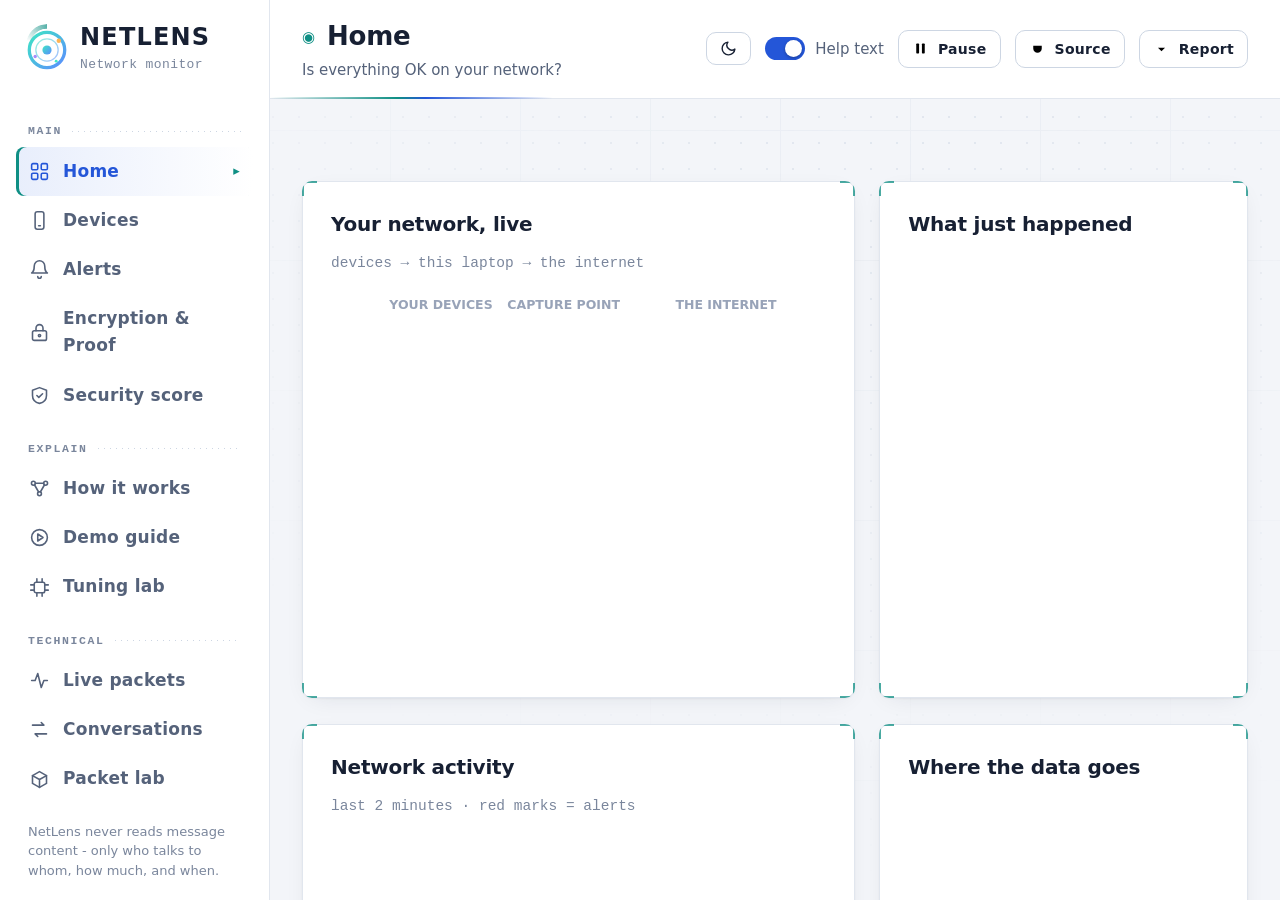
==== commit ce0ab5dd: "Give the UI a distinct viewfinder identity: crop-mark cards, scan beam, display type, reticle grid" ====
--- a/web/static/index.html
+++ b/web/static/index.html
@@ -9,6 +9,7 @@
 <link rel="stylesheet" href="css/extra.css">
 <link rel="stylesheet" href="css/dark.css">
 <link rel="stylesheet" href="css/motion.css">
+<link rel="stylesheet" href="css/identity.css">
 <script>
   /* Apply the saved theme before first paint so the page never flashes the wrong colours. */
   (function () { try { var t = JSON.parse(localStorage.getItem("netlens.theme")); if (t === "dark") document.documentElement.dataset.theme = "dark"; } catch (e) {} })();
--- a/web/static/css/identity.css
+++ b/web/static/css/identity.css
@@ -0,0 +1,120 @@
+/* NetLens visual identity - "viewfinder / instrument panel".
+   A lens-and-reticle vocabulary used everywhere: crop-mark corners on cards, a sweeping scan beam,
+   mono-spaced technical labels, a DIN-style display face for numbers and titles, and a registration-mark
+   grid behind the page. Purely additive (loaded last); no web fonts, works offline. */
+
+:root {
+  --display: "Bahnschrift", "Segoe UI Variable Display", "Segoe UI", system-ui, sans-serif;
+  --reticle: var(--accent-2);
+}
+
+/* ---------- typography: DIN-like display face for titles and numbers, mono for labels ---------- */
+.topbar h1, .card-head h2, .card > h2, .hero h2, .wizard h2, .brand b, .tile .num,
+.landing h1, .hero h1, .section h2, .story-copy h2, .final h2, .stage h3, .card h3 {
+  font-family: var(--display); font-weight: 600; letter-spacing: -.2px;
+}
+.tile .num { font-weight: 600; font-stretch: 100%; letter-spacing: -1.4px; }
+.nav-group, .eyebrow, .tile .sub, table.t th, .card-head .hint {
+  font-family: var(--mono);
+}
+.nav-group { letter-spacing: 1.6px; font-size: 11.5px; display: flex; align-items: center; gap: 10px; }
+.nav-group::after { content: ""; flex: 1; height: 1px; background: repeating-linear-gradient(90deg, var(--border-2) 0 1px, transparent 1px 6px); }
+
+/* ---------- backdrop: registration-mark grid ---------- */
+body::before {
+  content: ""; position: fixed; inset: 0; z-index: -1; pointer-events: none; opacity: .55;
+  background:
+    radial-gradient(circle, var(--border-2) 1px, transparent 1.3px) 0 0 / 26px 26px,
+    linear-gradient(var(--border) 1px, transparent 1px) 0 0 / 130px 130px,
+    linear-gradient(90deg, var(--border) 1px, transparent 1px) 0 0 / 130px 130px;
+  -webkit-mask-image: radial-gradient(ellipse at 70% 0%, #000 0%, transparent 70%);
+  mask-image: radial-gradient(ellipse at 70% 0%, #000 0%, transparent 70%);
+}
+
+/* ---------- crop-mark corners: the signature ---------- */
+.main .card, .main .tile, .main .choice, .main .rule-card, .main .hero, .section .card {
+  --b: 15px; --t: 2px;
+  position: relative; border-radius: 10px;
+}
+.main .card::after, .main .tile::after, .main .choice::after, .main .rule-card::after, .section .card::after {
+  content: ""; position: absolute; inset: -1px; border-radius: 10px; pointer-events: none;
+  opacity: .75; transition: opacity .25s, inset .25s;
+  background:
+    linear-gradient(var(--reticle), var(--reticle)) top left / var(--b) var(--t) no-repeat,
+    linear-gradient(var(--reticle), var(--reticle)) top left / var(--t) var(--b) no-repeat,
+    linear-gradient(var(--reticle), var(--reticle)) top right / var(--b) var(--t) no-repeat,
+    linear-gradient(var(--reticle), var(--reticle)) top right / var(--t) var(--b) no-repeat,
+    linear-gradient(var(--reticle), var(--reticle)) bottom left / var(--b) var(--t) no-repeat,
+    linear-gradient(var(--reticle), var(--reticle)) bottom left / var(--t) var(--b) no-repeat,
+    linear-gradient(var(--reticle), var(--reticle)) bottom right / var(--b) var(--t) no-repeat,
+    linear-gradient(var(--reticle), var(--reticle)) bottom right / var(--t) var(--b) no-repeat;
+}
+.main .card:hover::after, .main .tile:hover::after, .main .choice:hover::after, .main .rule-card:hover::after, .section .card:hover::after { opacity: 1; inset: -4px; }
+
+/* ---------- tiles read like gauges ---------- */
+.tile { border-left: 3px solid var(--reticle); }
+.tile .lbl { font-family: var(--display); letter-spacing: .3px; text-transform: uppercase; font-size: 14px; color: var(--muted); font-weight: 600; }
+
+/* ---------- sidebar: logo aperture sweeps, active item has a scan bar ---------- */
+.brand { position: relative; }
+.brand svg { overflow: visible; }
+.brand::before {
+  content: ""; position: absolute; left: 10px; top: 2px; width: 42px; height: 42px; border-radius: 50%;
+  background: conic-gradient(from 0deg, transparent 0 78%, color-mix(in srgb, var(--reticle) 70%, transparent) 100%);
+  -webkit-mask: radial-gradient(circle, transparent 54%, #000 56%); mask: radial-gradient(circle, transparent 54%, #000 56%);
+  animation: sweep 3.6s linear infinite; pointer-events: none;
+}
+@keyframes sweep { to { transform: rotate(360deg); } }
+.brand b { font-size: 24px; letter-spacing: 1.2px; text-transform: uppercase; }
+.brand small { font-family: var(--mono); letter-spacing: .4px; }
+.nav a { border-radius: 8px; font-family: var(--display); letter-spacing: .25px; font-size: 17px; }
+.nav a.active { background: linear-gradient(90deg, var(--accent-soft), transparent); box-shadow: inset 3px 0 0 var(--reticle); }
+.nav a.active::after { content: "▸"; margin-left: auto; color: var(--reticle); font-size: 13px; }
+.nav a.active .count + *, .nav a .count:not(.zero) { margin-left: auto; }
+
+/* ---------- topbar: a slow scan beam under the header ---------- */
+.topbar { position: relative; }
+.topbar::after {
+  content: ""; position: absolute; left: 0; right: 0; bottom: -1px; height: 2px; pointer-events: none;
+  background: linear-gradient(90deg, transparent, var(--reticle) 45%, var(--accent) 55%, transparent) 0 0 / 28% 100% no-repeat;
+  animation: beam 5.5s ease-in-out infinite alternate;
+}
+@keyframes beam { from { background-position: 0 0; } to { background-position: 100% 0; } }
+.topbar h1::before { content: "◉"; color: var(--reticle); font-size: .58em; margin-right: 12px; vertical-align: .22em; }
+
+/* ---------- buttons and badges: squarer, more instrument-like ---------- */
+.btn { border-radius: 8px; font-family: var(--display); letter-spacing: .3px; font-weight: 600; }
+.badge { border-radius: 6px; font-family: var(--mono); font-size: 12.5px; letter-spacing: .3px; text-transform: uppercase; }
+.banner { border-radius: 10px; border-left-width: 4px; }
+
+/* ---------- landing page ---------- */
+.hero h1 { letter-spacing: -1.5px; }
+.hero h1 .grad .w { background: linear-gradient(100deg, #5ff5cf, #c8ff6b 60%, #ffd36b); -webkit-background-clip: text; background-clip: text; color: transparent; }
+.eyebrow { letter-spacing: 3px; display: inline-flex; align-items: center; gap: 12px; }
+.eyebrow::before { content: ""; width: 28px; height: 2px; background: var(--reticle); }
+.section h2 { font-size: clamp(34px, 4.4vw, 54px); }
+.marquee span { text-transform: uppercase; letter-spacing: 1.8px; font-size: 13px; }
+.crow, .win, .hex { border-radius: 10px; }
+.scroll-cue { border-color: var(--reticle); }
+
+/* a centre-hair reticle over the hero network, like a camera focus point */
+.hero { position: relative; }
+.hero::before {
+  content: ""; position: absolute; right: 12%; top: 22%; width: 120px; height: 120px; pointer-events: none; opacity: .5;
+  background:
+    linear-gradient(var(--reticle), var(--reticle)) center / 1px 100% no-repeat,
+    linear-gradient(var(--reticle), var(--reticle)) center / 100% 1px no-repeat;
+  -webkit-mask: radial-gradient(circle, transparent 18px, #000 19px, #000 60px, transparent 61px);
+  mask: radial-gradient(circle, transparent 18px, #000 19px, #000 60px, transparent 61px);
+  animation: sweep 24s linear infinite;
+}
+
+@media (prefers-reduced-motion: reduce) {
+  .brand::before, .topbar::after, .hero::before { animation: none; }
+}
+@media print {
+  body::before, .brand::before, .topbar::after, .card::after, .tile::after { display: none !important; }
+}
+
+/* the focus reticle belongs to the landing hero only, not the dashboard banner */
+.main .hero::before { display: none; }
